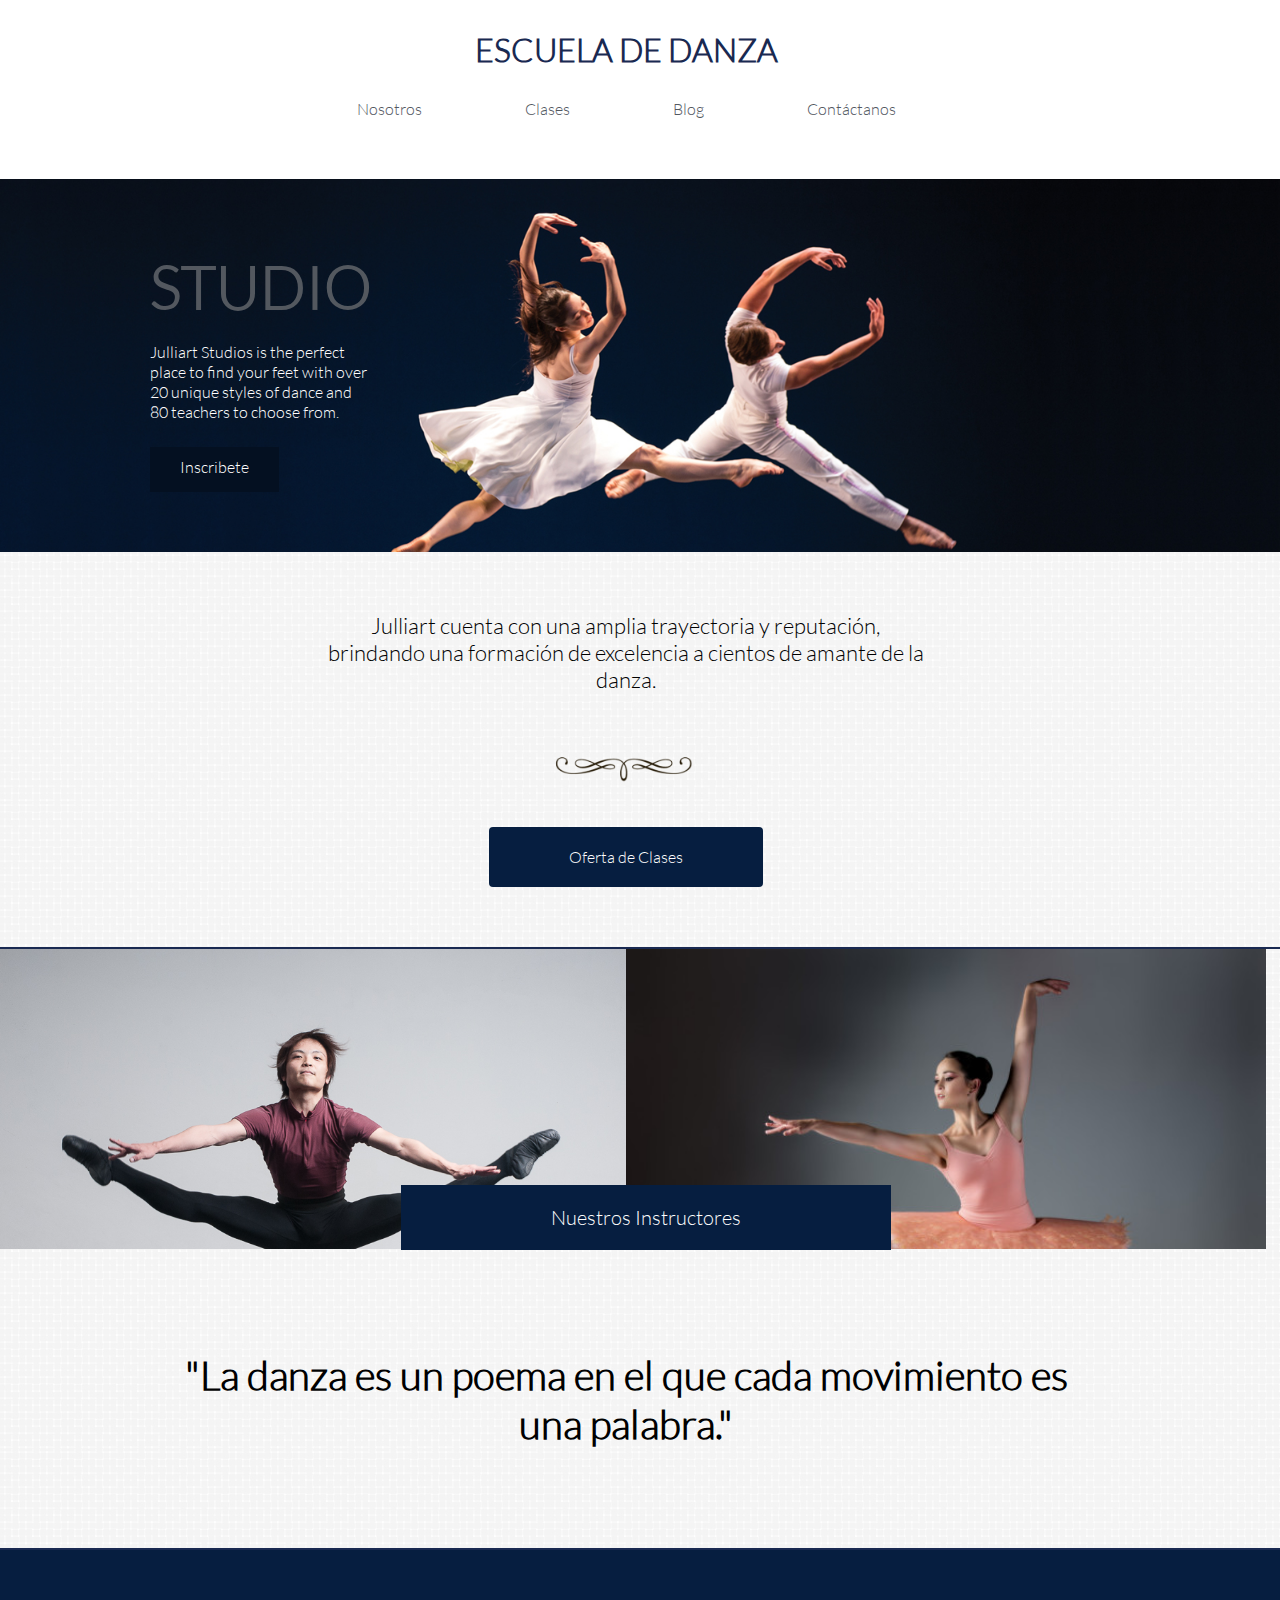
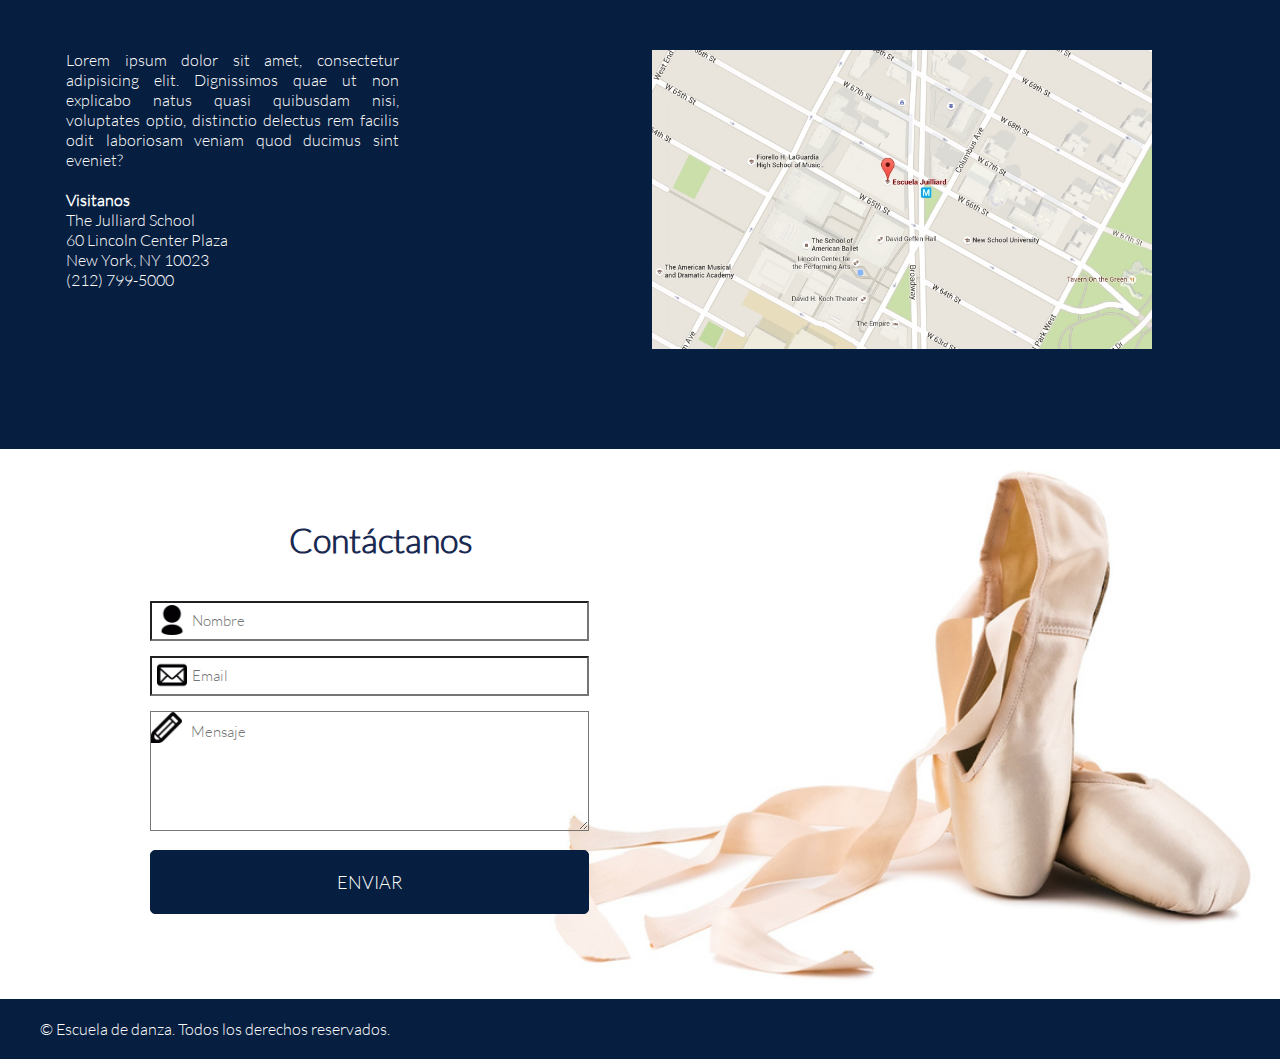
==== index.html @ 1f1130ba "Escuela de danza completo" ====
<!DOCTYPE html>
<html>
<head>
	<meta charset="UTF-8">
	<title>Escuela de Danza</title>
	<link rel='stylesheet' type='text/css' href='http://fonts.googleapis.com/css?family=Montserrat:400,700'>
	<link rel="stylesheet" type="text/css" href="css/grid-system.css">
	<link rel="stylesheet" type="text/css" href="css/utilities.css">
	<link rel="stylesheet" type="text/css" href="css/common.css">
	<link rel="stylesheet" type="text/css" href="css/main.css">
</head>
<body>
	<header>
		<div class="container">
			<div class="row">
				<div class="col-12">
					<h1 class="text-blue text-center">ESCUELA DE DANZA</h1>
				</div>
			</div>
			<div class="row">
				<div class="col-12">
					<nav class="nav-header">
						<ul class="text-center">
							<li><a href="nosotros.html">Nosotros</a></li>
							<li><a href="clases.html">Clases</a></li>
							<li><a href="blog.html">Blog</a></li>
							<li><a href="#contactanos">Contáctanos</a></li>
						</ul>
					</nav>
				</div>
			</div>
		</div>
	</header>
	<!--           SECCION STUDIO           -->
	<section id="studio">
		<div class="container-fluid">
			<div class="row std">
				<div class="col-3">
					<h2 class="text-gray studio">STUDIO</h2>
					<p class="text-white">Julliart Studios is the perfect place to find your feet with over 20 unique styles of dance and 80 teachers to choose from.</p>
					<span class="insc">
						<a href="#" class="text-white">Inscribete</a>
					</span>
				</div>
			</div>
		</div>
	</section>
	<!-- SECCION OFERTA -->
	<section id="oferta">
		<div class="container">
			<div class="row">
				<div class="col-2"></div>
				<div class="col-8">
					<p class="text-center julliart">Julliart cuenta con una amplia trayectoria y reputación, brindando una formación de excelencia a cientos de amante de la danza.</p>
					<img class="deco1" src="img/decoration_1.png">
					<div class="text-center">
						<a href="#" class="text-white oferta">Oferta de Clases</a>
					</div>
				</div>
				<div class="col-2"></div>
			</div>
		</div>
	</section>
	<!-- SECCION INSTRUCTORES -->
	<section id="instructores">
		<div class="container-fluid">
			<div class="row">
				<div class="col-6 cuatro"></div>
				<div class="col-6 nueve"></div>
				<span class="instructores text-white">Nuestros Instructores</span>
			</div>
			<div class="container">
				<div class="row">
					<div class="col-12">
						<h3 class="text-center">"La danza es un poema en el que cada movimiento es una palabra."</h3>
					</div>
				</div>
			</div>
		</div>
	</section>
	<!--           SECCION VISITANOS           -->
	<section id="visitanos">
		<div class="container-fluid">
			<div class="row">
				<div class="col-4 txt">
					<p class="visit text-white">Lorem ipsum dolor sit amet, consectetur adipisicing elit. Dignissimos quae ut non explicabo natus quasi quibusdam nisi, voluptates optio, distinctio delectus rem facilis odit laboriosam veniam quod ducimus sint eveniet?</p>
					<br>
					<h4 class="text-white">Visitanos</h4>
					<p class="text-white">The Julliard School <br>
					60 Lincoln Center Plaza <br>
					New York, NY 10023 <br>
					(212) 799-5000</p>
				</div>
				<div class="col-8">
					<img class="mapa" src="img/mapa.jpg">
				</div>
			</div>
		</div>
	</section>
	<!--           SECCION CONTÁCTANOS           -->
	<section id="contactanos">
		<div class="container-fluid">
			<div class="row">
				<div class="col-6">
					<h2 class="text-blue contc">Contáctanos</h2>
					<form>
						<input type="text" placeholder="Nombre" name="nombre" class="nombre" />
						<br>
						<input type="email" placeholder="Email" name="email" class="email" />
						<br>
						<textarea id="mensaje" placeholder="Mensaje" class="mensaje"></textarea>
						<br>
						<input type="submit" value="ENVIAR" class="enviar">
					</form>
				</div>
			</div>
		</div>
	</section>
	<!--           PIE DE PAGINA           -->
	<footer>
		<div class="container-fluid">
			<div class="row">
				<div class="col-5">
					<p class="text-white">© Escuela de danza. Todos los derechos reservados.</p>
				</div>
			</div>
		</div>
	</footer>
</body>
</html>
---- css/grid-system.css ----
/* GLOBAL */
* {
  box-sizing: border-box;
  margin: 0;
  padding: 0;
 }

.text-center {
	text-align: center;
}

.text-right {
	text-align: right;
}

/* Grid system */

.container {
	width: 968px;
	padding-left: 14px; 
	padding-right: 14px;
	margin: 0px auto;
	position: relative;
}

.container-fluid {
	width: 100%;
}

.row {
	width: 100%;
	margin-left: -14px;
	margin-right: -14px;
}

.row:before, .row:after{
  content: " ";
  display: table;
}

.row:after {
  clear: both;
}

[class*="col-"] {
	min-height: 7px;
	padding: 0 14px;
	float: left;
}

.col-1 {
	/* (1 / 12) x 100 */
	width: 8.333333%;
} 

.col-2 {
	/* (2 / 12) x 100 */
	width: 16.666667%;
} 

.col-3 {
	/* (3 / 12) x 100 */
	width: 25%;
} 

.col-4 {
	/* (4 / 12) x 100 */
	width: 33.333333%;
}

.col-5 {
	/* (5 / 12) x 100 */
	width: 41.666667%;
}

.col-6 {
	/* (6 / 12) x 100 */
	width: 50%;
} 

.col-7 {
	/* (7 / 12) x 100 */
	width: 58.333333%;
}

.col-8 {
	/* (8 / 12) x 100 */
	width: 66.666667%;
}

.col-9 {
	/* (9 / 12) x 100 */
	width: 75%;
}

.col-10 {
	/* (10 / 12) x 100 */
	width: 83.333333%;
}

.col-11 {
	/* (11 / 12) x 100 */
	width: 91.666667%;
}

.col-12 {
	/* (12 / 12) x 100 */
	width: 100%;
}
---- css/utilities.css ----
/*Global*/
*{
	font-family: "Latolight";
}

@font-face{
	font-family: LatoHeavy;
	src: url(../fonts/LatoHeavy.ttf);
}
@font-face{
	font-family:Latolight ;
	src: url(../fonts/Latolight.ttf);
}
@font-face{
	font-family: DolceVita;
	src: url(../fonts/DolceVita.ttf);
}
@font-face{
	font-family: Neoteric-Bold;
	src: url(../fonts/Neoteric-Bold.ttf);
}

/* Shortcuts */

.pd-0{
	padding: 0;
}
.pt-5{
	padding-top: 5%;
}
.pb-5{
	padding-bottom: 5%;
}
.mg-0{
	margin: 0;
}
.w-100{
	width: 100%;
}
.lh{
	line-height: 1.5;
}
.text-center{
	text-align: center;
}
.text-left{
	text-align: left;
}
.text-white{
	color: white;
}
.text-gray{
	color: rgb(83, 88, 95);
}
.text-blue{
 color: #192951;
}
.a-none-decoration{
	text-decoration: none;
}
.bg-gray{
	background-color: rgb(244, 244, 244);
}
.bg-img-block{
	background-size: cover;
	background-repeat: no-repeat;
	background-position: center;
}
---- css/common.css ----
/*---------- HEADER ----------*/
a {
	text-decoration: none;
	color: rgb(83, 88, 95);
}
header {
	padding: 30px 0;
}
nav ul {
	list-style-type: none;
	padding: 30px 0;
}
nav li {
	display: inline;
	padding: 0 50px;
}
section {
	background-repeat: repeat;
}
h2 {
	text-align: center;
	font-family: Latolight;
}
/*---------- SECCION CONTACTANOS ----------*/
#contactanos {
	padding: 70px 150px;
	background-image: url("../img/shoes_!.jpg");
	background-size: 62%;
	background-repeat: no-repeat;
	background-position: right;
}
.contc {
	font-size: 34px;
	padding-bottom: 40px;
}
input {
	width: 95%;
	margin-bottom: 15px;
	background: transparent;
	background-repeat: no-repeat;
	background-size: 7%;
	background-position: 5px;
	padding: 10px;
}
::-webkit-input-placeholder {
	padding: 0 30px;
	font-size: 15px;
}
.nombre {
	background-image: url("../img/iconos/user.png");
}
.email {
	background-image: url("../img/iconos/new-mail.png");
}
#mensaje {
	width: 95%;
	height: 120px;
	padding: 10px;
	background: transparent;
	background-image: url("../img/iconos/pencil.png");
	background-repeat: no-repeat;
	background-size: 7%;
}
.enviar {
	padding: 20px 0;
	background: #061E40;
	margin-top: 15px;
	border-radius: 5px;
	border: 1px solid #061E40;
	color: white;
	font-size: 18px;
}
/*---------- PIE DE PAGINA ----------*/
footer {
	background: #061E40;
	padding: 20px 40px;
}
---- css/main.css ----
a {
	text-decoration: none;
	color: rgb(83, 88, 95);
}
header {
	padding: 30px 0;
}
nav ul {
	list-style-type: none;
	padding: 30px 0;
}
nav li {
	display: inline;
	padding: 0 50px;
}
section {
	background-image: url("../img/textura_2.jpg");
	background-repeat: repeat;
}
/*---------- SECCION STUDIO ----------*/
#studio {
	background-image: url("../img/dance_1.jpg");
	background-size: 100%;
}
.std {
	padding: 70px 150px 75px;
}
h2 {
	font-size: 60px;
	font-family: Latolight;
}
#studio p {
	margin: 20px 0 35px;
}
.insc a {
	padding: 10px 30px 15px;
	background: #041021;
}
/*---------- SECCION OFERTA -----------*/
#oferta {
	padding: 60px 0 80px;
}
.deco1 {
	width: 150px;
	margin-left: 220px;
}
.oferta {
	padding: 20px 80px;
	background: #061E40;
	border-radius: 4px;
}
.julliart {
	font-size: 22px;
}
/*---------- SECCION INSTRUCTORES ----------*/
#instructores {
	border-bottom: 2px solid #192951;
	border-top: 2px solid #192951;
}
.cuatro {
	background-image: url("../img/instructor_4.jpg");
	background-size: 100%;
	background-repeat: no-repeat;
	padding: 150px;
}
.nueve {
	background-image: url("../img/profesor_9.jpg");
	background-size: 100%;
	background-repeat: no-repeat;
	padding: 150px;
}
.instructores {
	font-size: 20px;
	padding: 20px 150px;
	background: #061E40;
	float: right;
	margin-right: 375px;
	margin-top: -64px;
}
h3 {
	font-size: 40px;
	padding: 100px 0;
}
/*---------- SECCION VISITANOS ----------*/
#visitanos {
	padding: 100px 0;
	background: #061E40;
}
.txt {
	padding-left: 80px;
}
.visit {
	text-align: justify;
}
.mapa {
	width: 500px;
	float: right;
	margin-right: 100px;
}
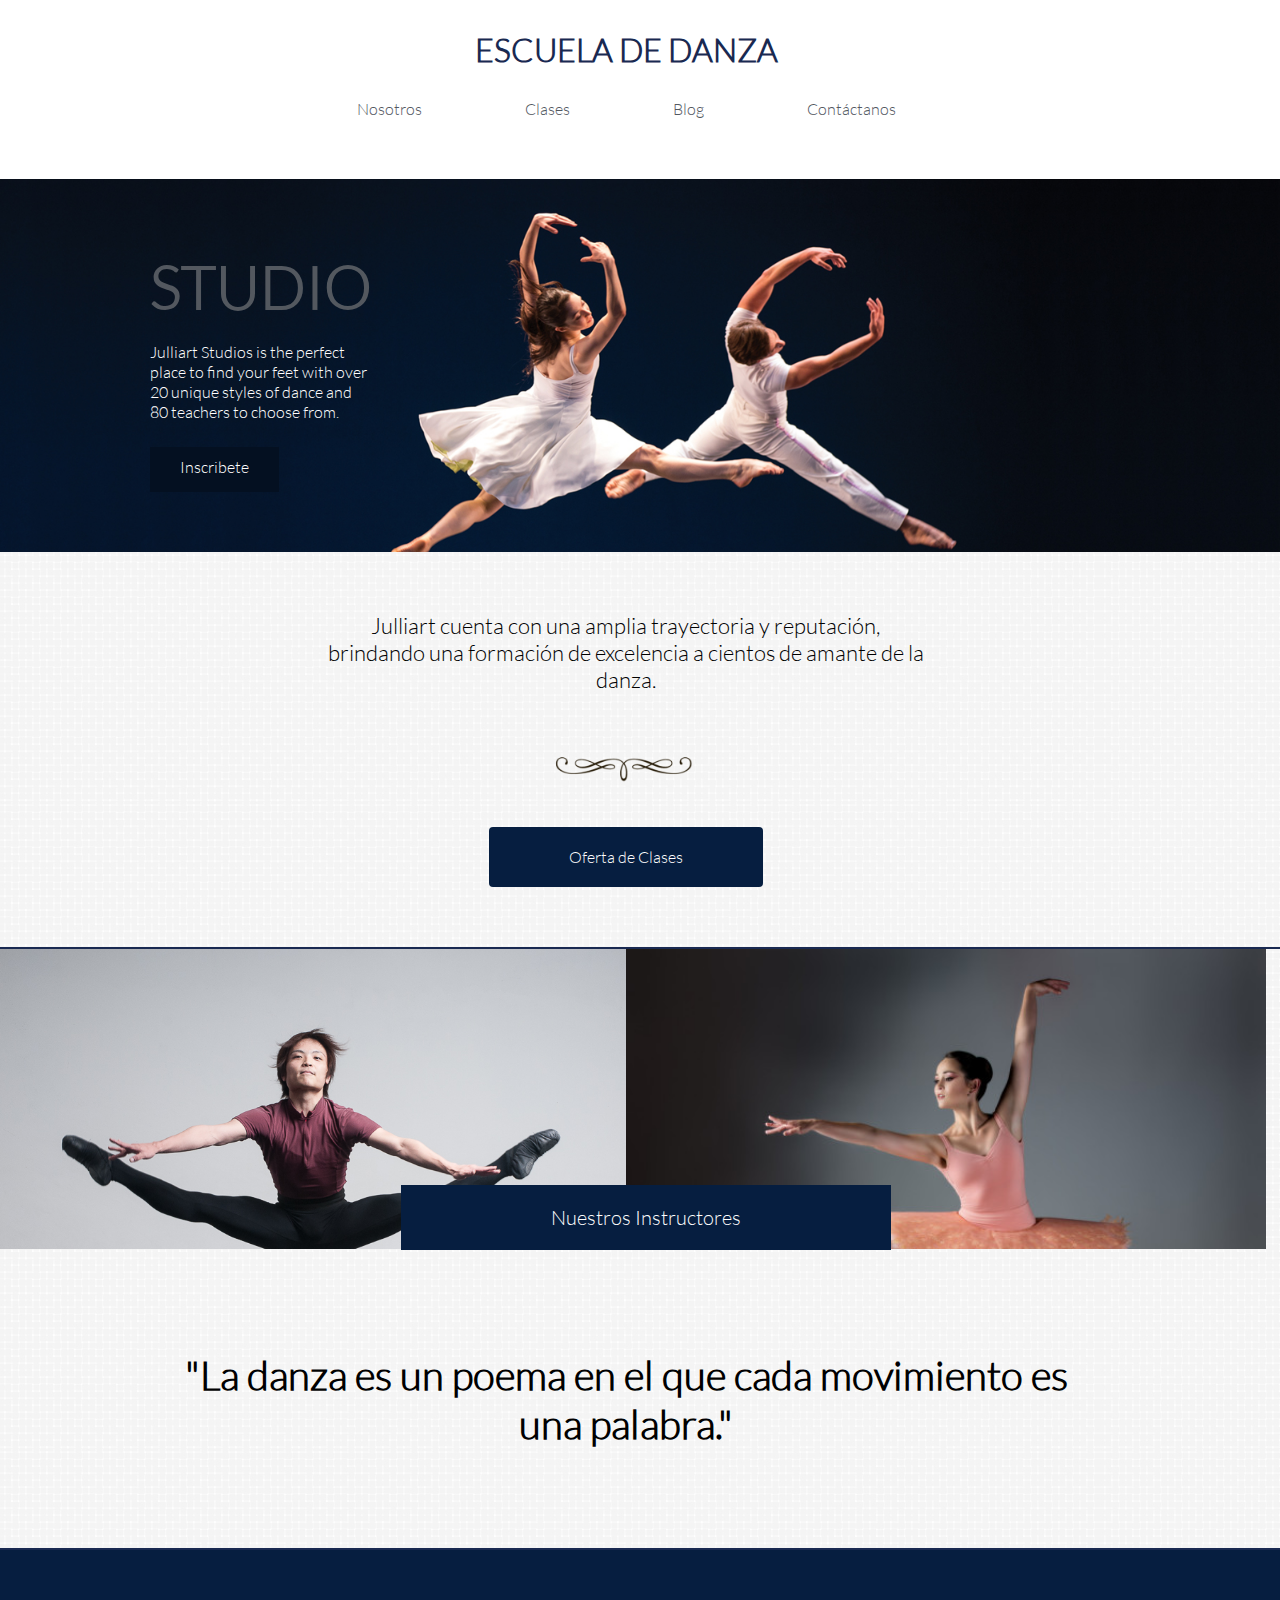
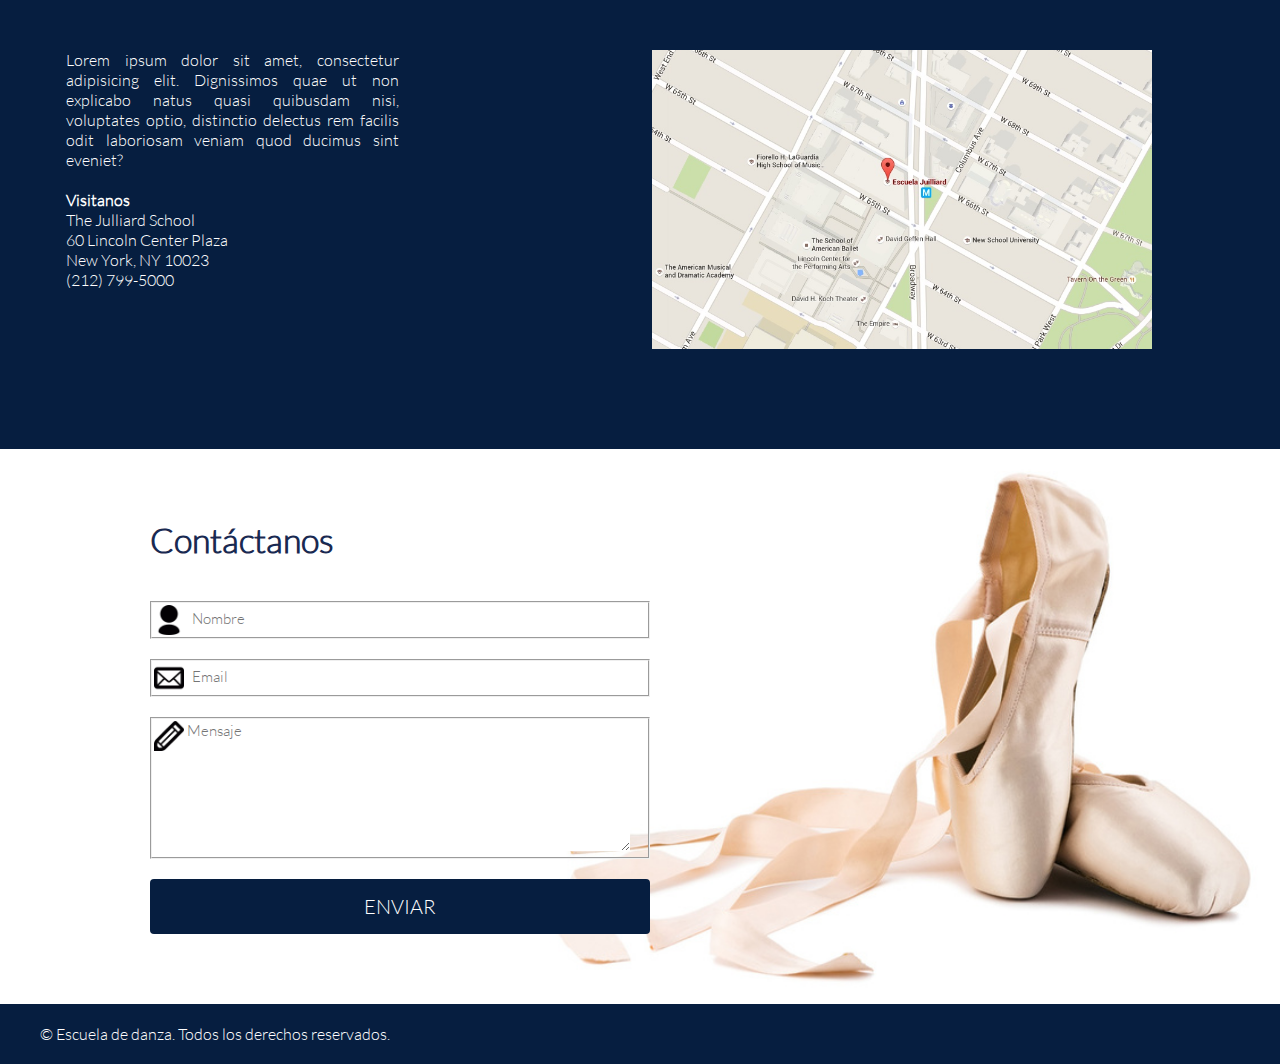
==== commit 32bea846: "Formulario y enlaces" ====
--- a/index.html
+++ b/index.html
@@ -14,7 +14,7 @@
 		<div class="container">
 			<div class="row">
 				<div class="col-12">
-					<h1 class="text-blue text-center">ESCUELA DE DANZA</h1>
+					<a href="index.html"><h1 class="text-blue text-center">ESCUELA DE DANZA</h1></a>
 				</div>
 			</div>
 			<div class="row">
@@ -54,7 +54,7 @@
 					<p class="text-center julliart">Julliart cuenta con una amplia trayectoria y reputación, brindando una formación de excelencia a cientos de amante de la danza.</p>
 					<img class="deco1" src="img/decoration_1.png">
 					<div class="text-center">
-						<a href="#" class="text-white oferta">Oferta de Clases</a>
+						<a href="clases.html" class="text-white oferta">Oferta de Clases</a>
 					</div>
 				</div>
 				<div class="col-2"></div>
@@ -101,16 +101,25 @@
 	<section id="contactanos">
 		<div class="container-fluid">
 			<div class="row">
-				<div class="col-6">
+				<div class="col-8">
 					<h2 class="text-blue contc">Contáctanos</h2>
 					<form>
-						<input type="text" placeholder="Nombre" name="nombre" class="nombre" />
+						<fieldset>
+							<img src="img/iconos/user.png">
+							<input type="text" placeholder="Nombre" name="nombre" class="inputWithImge" />
+						</fieldset>
 						<br>
-						<input type="email" placeholder="Email" name="email" class="email" />
+						<fieldset>
+							<img src="img/iconos/new-mail.png">
+							<input type="email" placeholder="Email" name="email" class="inputWithImge" />
+						</fieldset>
 						<br>
-						<textarea id="mensaje" placeholder="Mensaje" class="mensaje"></textarea>
+						<fieldset>
+							<img class="mensaje" src="img/iconos/pencil.png">
+							<textarea id="mensaje" placeholder="Mensaje" class="inputWithImge"></textarea>
+						</fieldset>
 						<br>
-						<input type="submit" value="ENVIAR" class="enviar">
+						<input type="submit" value="ENVIAR" class="enviar text-white">
 					</form>
 				</div>
 			</div>
--- a/css/common.css
+++ b/css/common.css
@@ -32,43 +32,41 @@
 .contc {
 	font-size: 34px;
 	padding-bottom: 40px;
+	text-align: left;
+}
+fieldset {
+	width: 80%;
+	padding: 2px;
 }
 input {
-	width: 95%;
-	margin-bottom: 15px;
+	width: 90%;
+	padding: 5px;
+	/*margin-bottom: 15px;*/
 	background: transparent;
-	background-repeat: no-repeat;
-	background-size: 7%;
-	background-position: 5px;
-	padding: 10px;
+	border: transparent;
 }
 ::-webkit-input-placeholder {
-	padding: 0 30px;
+	/*padding-left: 0px 30px;*/
 	font-size: 15px;
 }
-.nombre {
-	background-image: url("../img/iconos/user.png");
+form img {
+	width: 30px;
+	vertical-align: middle;
 }
-.email {
-	background-image: url("../img/iconos/new-mail.png");
+.mensaje {
+	vertical-align: top;
 }
 #mensaje {
-	width: 95%;
-	height: 120px;
-	padding: 10px;
-	background: transparent;
-	background-image: url("../img/iconos/pencil.png");
-	background-repeat: no-repeat;
-	background-size: 7%;
+	width: 90%;
+	height: 130px;
+	border: transparent;
 }
 .enviar {
-	padding: 20px 0;
+	width: 80%;
 	background: #061E40;
-	margin-top: 15px;
-	border-radius: 5px;
-	border: 1px solid #061E40;
-	color: white;
-	font-size: 18px;
+	border-radius: 4px;
+	padding: 15px;
+	font-size: 20px;
 }
 /*---------- PIE DE PAGINA ----------*/
 footer {
